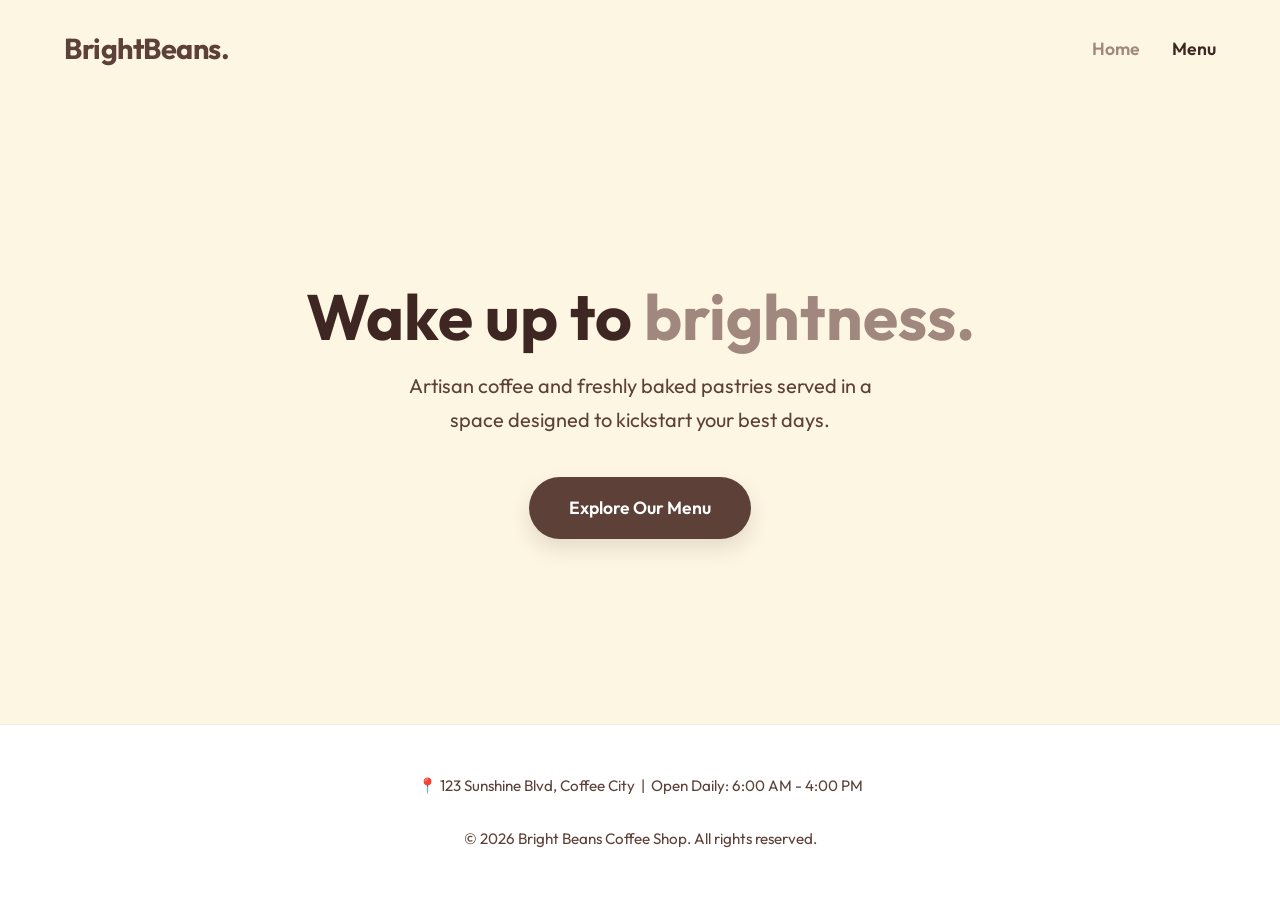
==== index.html @ 5cc500ba "Add files via upload" ====
<!DOCTYPE html>
<html lang="en">
<head>
    <meta charset="UTF-8">
    <meta name="viewport" content="width=device-width, initial-scale=1.0">
    <title>Bright Beans | Home</title>
    <link rel="stylesheet" href="style.css">
</head>
<body>

    <!-- Navigation -->
    <header>
        <div class="logo">BrightBeans.</div>
        <nav>
            <ul>
                <li><a href="index.html" class="active">Home</a></li>
                <li><a href="menu.html">Menu</a></li>
            </ul>
        </nav>
    </header>

    <!-- Hero Section -->
    <main class="hero">
        <h1>Wake up to <span>brightness.</span></h1>
        <p>Artisan coffee and freshly baked pastries served in a space designed to kickstart your best days.</p>
        <a href="menu.html" class="btn">Explore Our Menu</a>
    </main>

    <!-- Footer -->
    <footer>
        <p>📍 123 Sunshine Blvd, Coffee City &nbsp;|&nbsp; Open Daily: 6:00 AM - 4:00 PM</p>
        <br>
        <p>&copy; 2026 Bright Beans Coffee Shop. All rights reserved.</p>
    </footer>

</body>
</html>
---- style.css ----
@import url('https://fonts.googleapis.com/css2?family=Outfit:wght@300;400;600;700&display=swap');

/* --- CSS Variables: Creme & Brown Theme --- */
:root {
    --bg-creme: #FDF6E3; /* Warm, frothy creme */
    --text-main: #3E2723; /* Deep espresso brown for readable text */
    --accent-dark: #5D4037; /* Rich dark chocolate brown */
    --accent-light: #A1887F; /* Soft milk chocolate/mocha */
    --white: #FFFFFF;
}

/* --- Base Styles --- */
* {
    box-sizing: border-box;
    margin: 0;
    padding: 0;
}

body {
    font-family: 'Outfit', sans-serif;
    background-color: var(--bg-creme);
    color: var(--text-main);
    line-height: 1.7;
    display: flex;
    flex-direction: column;
    min-height: 100vh;
}

a {
    text-decoration: none;
    color: var(--text-main);
    transition: color 0.2s ease;
}

/* --- Navigation --- */
header {
    background-color: var(--bg-creme);
    padding: 1.5rem 5%;
    display: flex;
    justify-content: space-between;
    align-items: center;
    position: sticky;
    top: 0;
    z-index: 100;
}

.logo {
    font-size: 1.8rem;
    font-weight: 700;
    color: var(--accent-dark);
    letter-spacing: -0.5px;
}

nav ul {
    list-style: none;
    display: flex;
    gap: 2rem;
}

nav ul li a {
    font-weight: 600;
    font-size: 1.1rem;
}

nav ul li a:hover,
nav ul li a.active {
    color: var(--accent-light);
}

/* --- Hero Section (Home) --- */
.hero {
    text-align: center;
    padding: 6rem 5%;
    flex-grow: 1;
    display: flex;
    flex-direction: column;
    justify-content: center;
    align-items: center;
}

.hero h1 {
    font-size: 4rem;
    font-weight: 700;
    margin-bottom: 1rem;
    color: var(--text-main);
    line-height: 1.1;
}

.hero h1 span {
    color: var(--accent-light);
}

.hero p {
    font-size: 1.25rem;
    color: var(--accent-dark);
    margin-bottom: 2.5rem;
    max-width: 500px;
}

.btn {
    background-color: var(--accent-dark);
    color: var(--white);
    padding: 1rem 2.5rem;
    border-radius: 50px;
    font-size: 1.1rem;
    font-weight: 600;
    box-shadow: 0 10px 20px rgba(93, 64, 55, 0.15);
    transition: all 0.3s ease;
}

.btn:hover {
    background-color: var(--text-main);
    color: var(--white);
    transform: translateY(-3px);
    box-shadow: 0 15px 25px rgba(62, 39, 35, 0.2);
}

/* --- Page Headers --- */
.page-header {
    text-align: center;
    padding: 4rem 5% 2rem;
}

.page-header h1 {
    font-size: 3rem;
    color: var(--accent-dark);
}

/* --- Menu Grid --- */
.menu-container {
    padding: 2rem 5% 5rem;
    flex-grow: 1;
}

.menu-grid {
    display: grid;
    grid-template-columns: repeat(auto-fit, minmax(280px, 1fr));
    gap: 2rem;
    max-width: 1100px;
    margin: 0 auto;
}

.menu-card {
    background-color: var(--white);
    padding: 2.5rem;
    border-radius: 20px;
    box-shadow: 0 10px 30px rgba(0,0,0,0.03);
    border-top: 5px solid var(--accent-light);
    transition: transform 0.3s ease, box-shadow 0.3s ease;
}

.menu-card:hover {
    transform: translateY(-5px);
    box-shadow: 0 15px 35px rgba(62, 39, 35, 0.08);
}

.menu-card h3 {
    font-size: 1.4rem;
    margin-bottom: 0.5rem;
    color: var(--text-main);
}

.menu-card p {
    color: var(--accent-dark);
    font-size: 0.95rem;
    margin-bottom: 1.5rem;
}

.price {
    display: inline-block;
    font-size: 1.25rem;
    font-weight: 700;
    color: var(--accent-dark);
    background: rgba(161, 136, 127, 0.15);
    padding: 0.3rem 1rem;
    border-radius: 20px;
}

/* --- Footer --- */
footer {
    text-align: center;
    padding: 3rem 5%;
    background-color: var(--white);
    border-top: 1px solid rgba(93, 64, 55, 0.08);
    margin-top: auto;
}

footer p {
    color: var(--accent-dark);
    font-size: 0.95rem;
}

/* --- Mobile Responsiveness --- */
@media (max-width: 768px) {
    header {
        flex-direction: column;
        gap: 1.2rem;
        padding: 1.5rem 5%;
    }
    
    .hero h1 {
        font-size: 2.8rem;
    }

    .hero p {
        font-size: 1.1rem;
    }
}
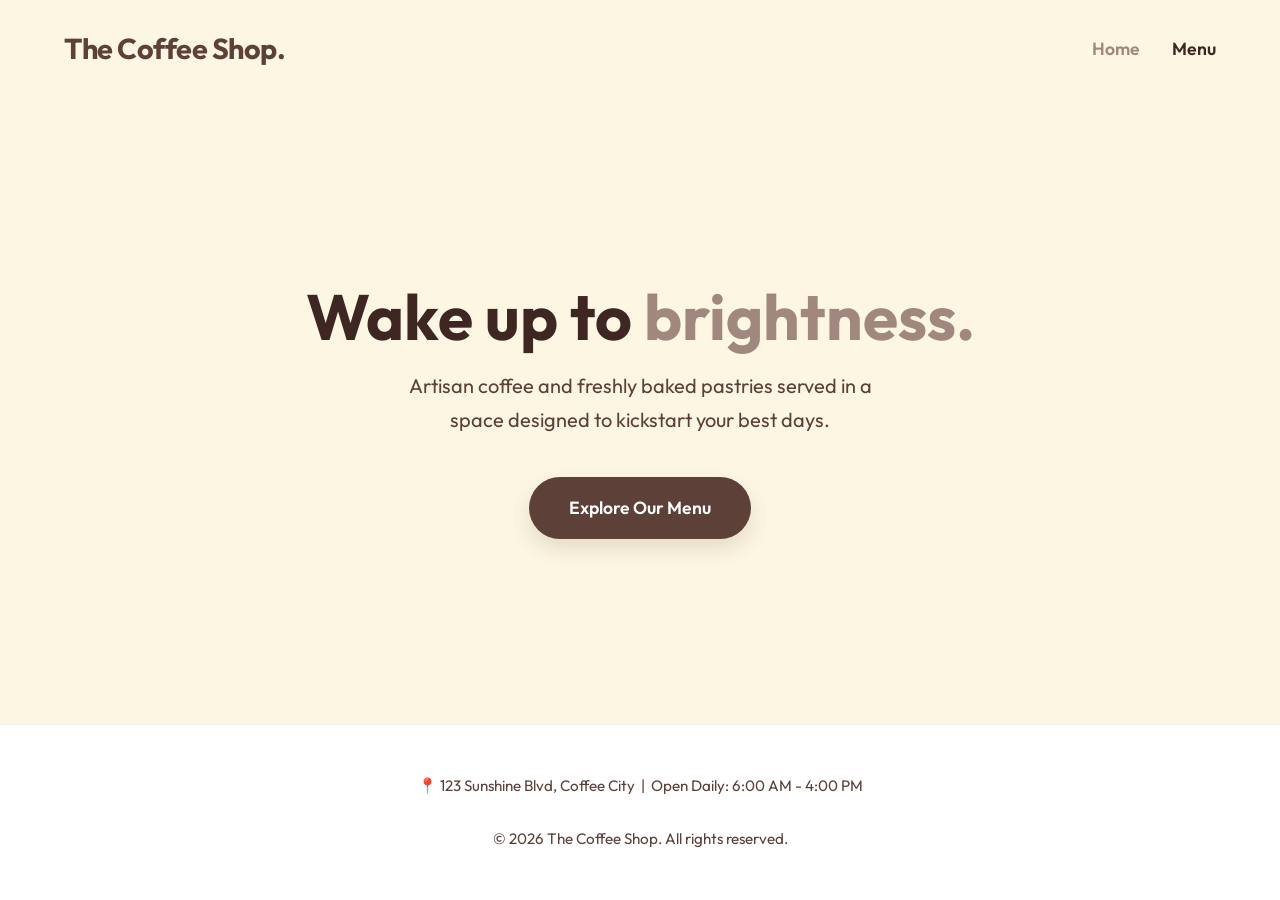
==== commit b0eabc17: "Add files via upload" ====
--- a/index.html
+++ b/index.html
@@ -3,14 +3,14 @@
 <head>
     <meta charset="UTF-8">
     <meta name="viewport" content="width=device-width, initial-scale=1.0">
-    <title>Bright Beans | Home</title>
+    <title>The Coffee Shop | Home</title>
     <link rel="stylesheet" href="style.css">
 </head>
 <body>
 
     <!-- Navigation -->
     <header>
-        <div class="logo">BrightBeans.</div>
+        <div class="logo">The Coffee Shop.</div>
         <nav>
             <ul>
                 <li><a href="index.html" class="active">Home</a></li>
@@ -30,7 +30,7 @@
     <footer>
         <p>📍 123 Sunshine Blvd, Coffee City &nbsp;|&nbsp; Open Daily: 6:00 AM - 4:00 PM</p>
         <br>
-        <p>&copy; 2026 Bright Beans Coffee Shop. All rights reserved.</p>
+        <p>&copy; 2026 The Coffee Shop. All rights reserved.</p>
     </footer>
 
 </body>
